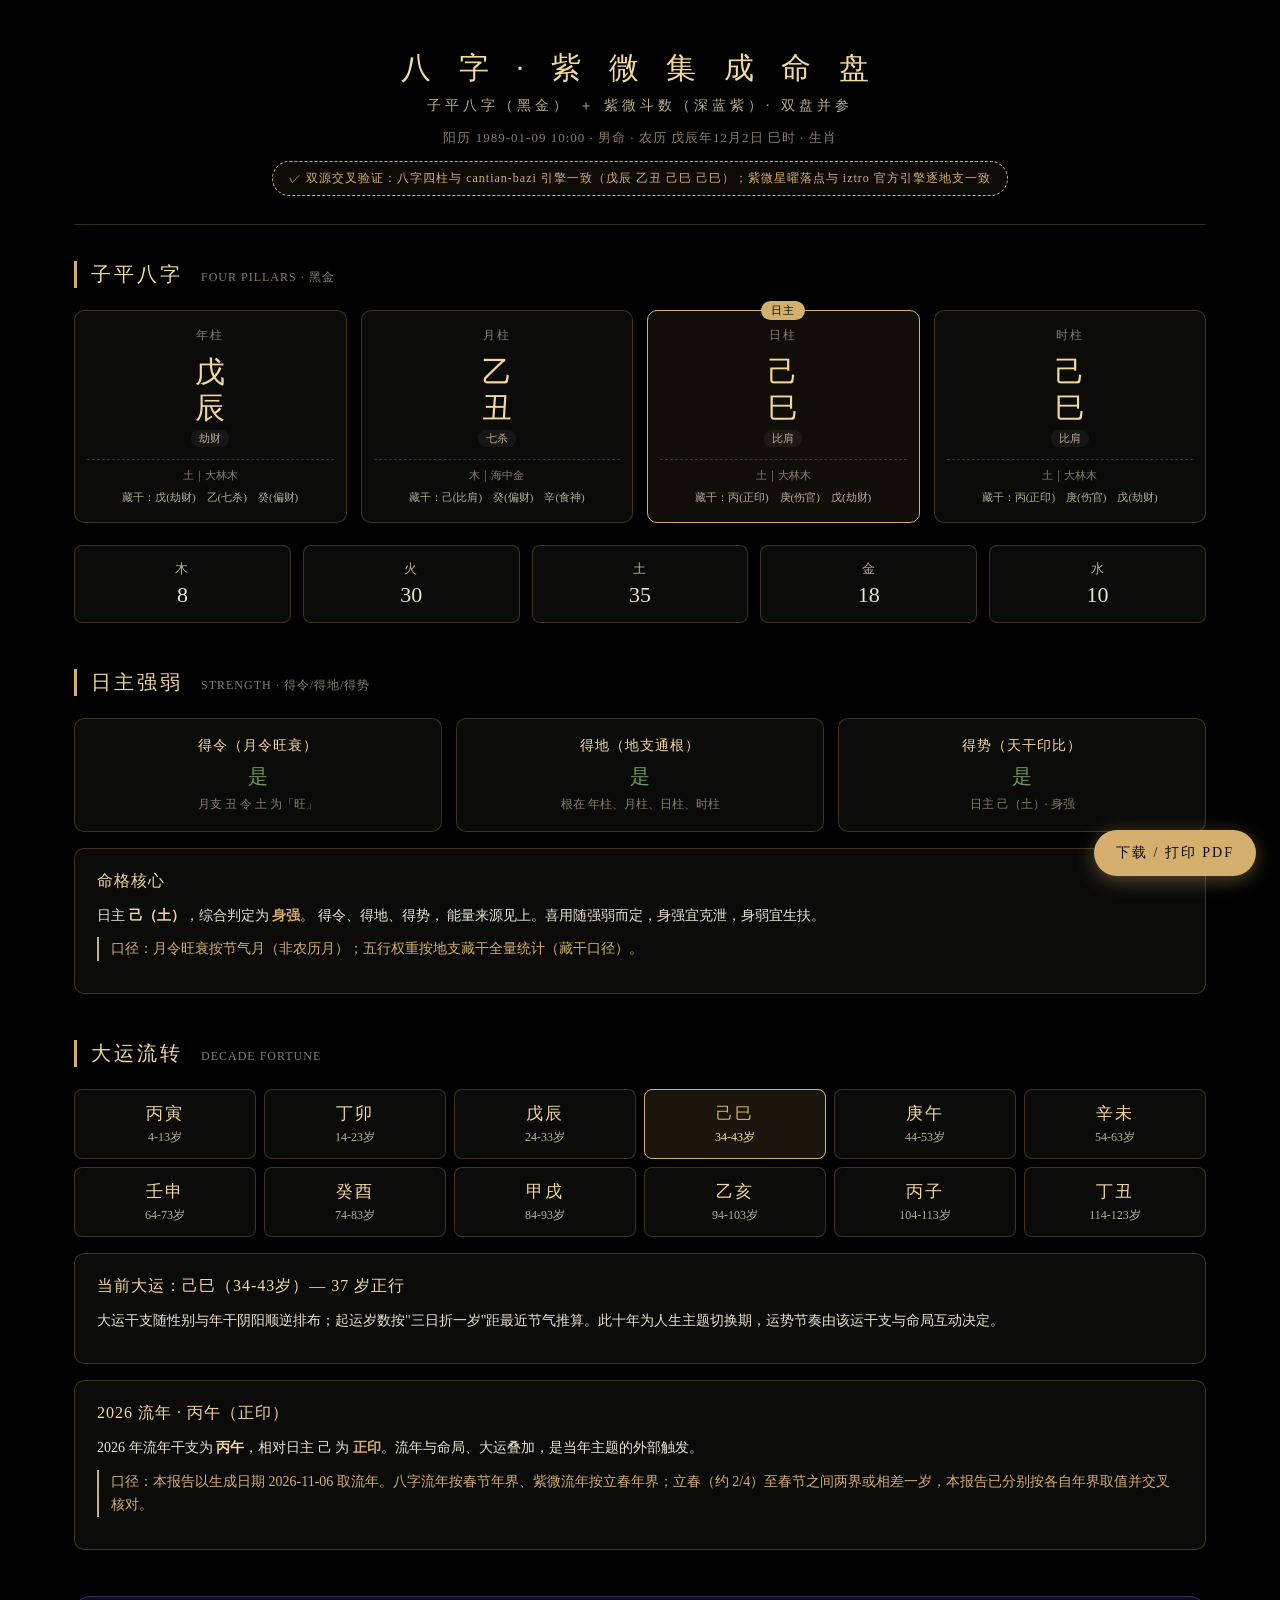
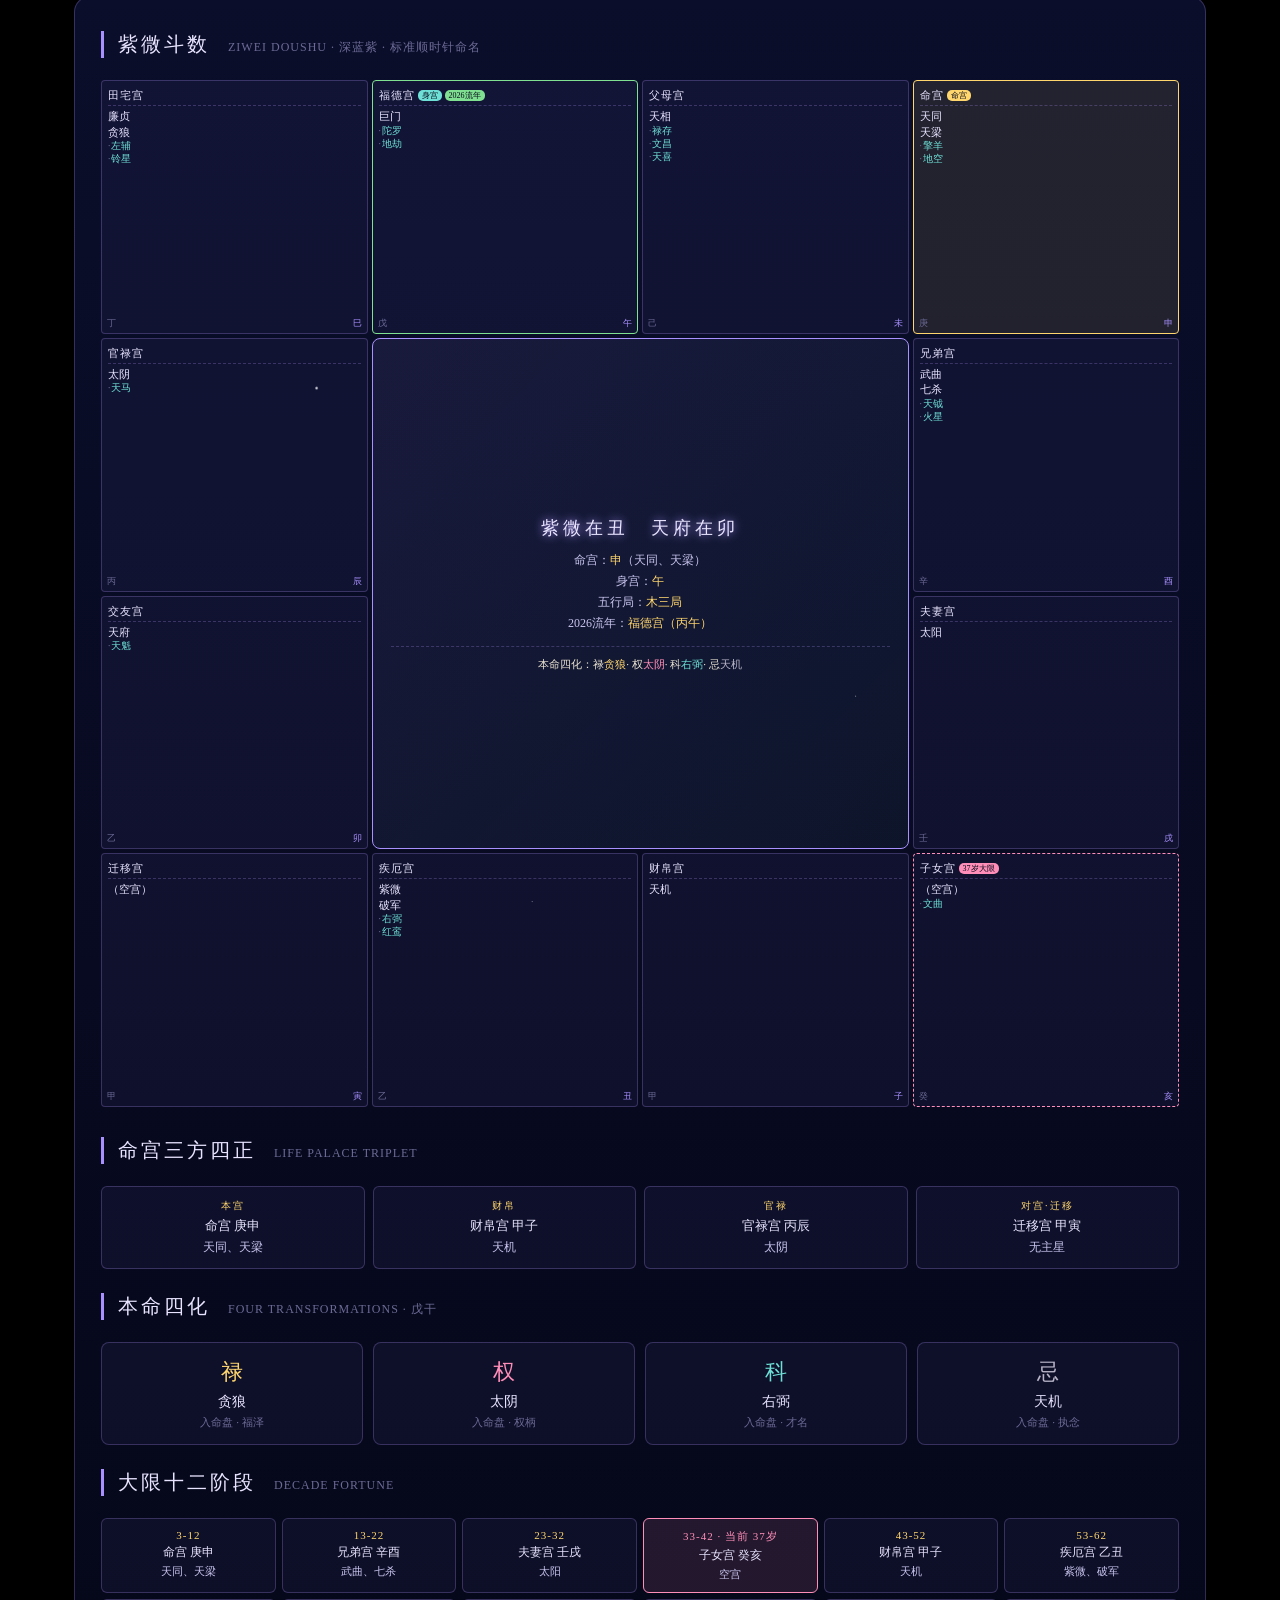
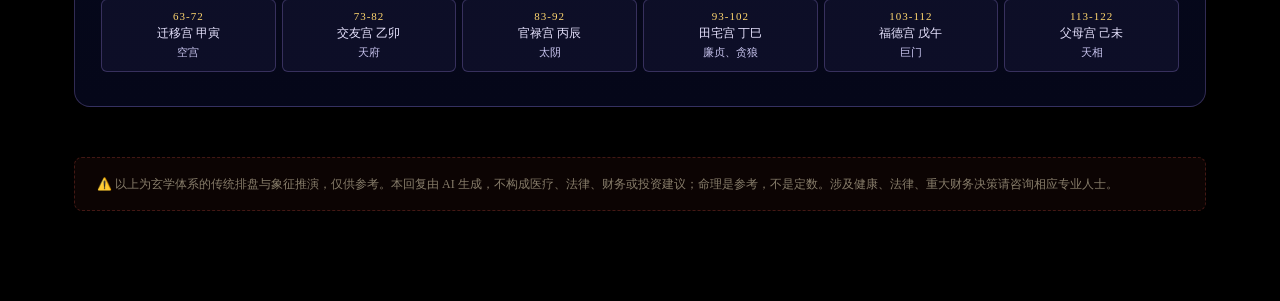
==== report-bazi-ziwei-1989-01-09.html @ 0d08a971 "feat: 八字+紫微集成设计型HTML报告 + 流年年初取值bug修正 - 新增 build_report.py：生成黑金(八字)+深蓝紫(紫微)可打印HTML报告，浏览器打开一键打印/另存PDF " ====
<!DOCTYPE html>
<html lang="zh-CN"><head><meta charset="UTF-8"/>
<meta name="viewport" content="width=device-width, initial-scale=1.0"/>
<title>八字 · 紫微 集成命盘报告 ｜ 1989-01-09 男</title>
<style>
:root{
  --bazi-bg:#0e0b08; --bazi-card:rgba(255,248,230,.04); --bazi-card-h:rgba(255,248,230,.08);
  --bazi-border:rgba(212,175,110,.25); --bazi-gold:#d4af6e; --bazi-gold-b:#f3d99c; --bazi-ink:#ece4d3;
  --bazi-soft:#b8ad95; --bazi-dim:#877d6a; --bazi-red:#c44a3c; --bazi-green:#6b9a5c; --bazi-water:#4a7a9c;
  --zi-bg:#0a0e2a; --zi-deep:#050719; --zi-card:rgba(120,100,200,.08); --zi-card-a:rgba(180,150,255,.18);
  --zi-border:rgba(180,150,255,.25); --zi-silver:#c8c4ee; --zi-silver-b:#e8e4ff; --zi-purple:#a890ff;
  --zi-gold:#ffd66e; --zi-rose:#ff8eb8; --zi-cyan:#6ee0d6; --zi-green:#7ee090; --zi-dim:#6c6a96;
}
*{box-sizing:border-box;margin:0;padding:0}
body{font-family:"PingFang SC","Hiragino Sans GB","Microsoft YaHei","STSong",serif;
  background:#000;color:#ece4d3;min-height:100vh;}
.container{max-width:1180px;margin:0 auto;padding:48px 24px 90px;}
.header{text-align:center;padding-bottom:28px;border-bottom:1px solid var(--bazi-border);margin-bottom:36px;}
.header h1{font-size:30px;letter-spacing:10px;color:var(--bazi-gold-b);font-weight:500;}
.header .sub{color:var(--bazi-soft);font-size:14px;letter-spacing:4px;margin-top:8px;}
.header .meta{margin-top:14px;color:var(--bazi-dim);font-size:13px;letter-spacing:1px;}
.xcheck{display:inline-block;margin-top:14px;padding:8px 16px;border:1px dashed var(--bazi-gold);
  border-radius:20px;color:var(--bazi-gold);font-size:12px;letter-spacing:1px;background:rgba(212,175,110,.06);}
.section{margin-bottom:46px;}
.sec-title{font-size:20px;letter-spacing:3px;padding-left:14px;border-left:3px solid var(--bazi-gold);
  color:var(--bazi-gold-b);margin-bottom:22px;font-weight:500;}
.sec-title small{font-size:12px;color:var(--bazi-dim);margin-left:10px;letter-spacing:1px;}
/* 八字 */
.bazi-grid{display:grid;grid-template-columns:repeat(4,1fr);gap:14px;margin-bottom:22px;}
.pillar{background:var(--bazi-card);border:1px solid var(--bazi-border);border-radius:10px;
  padding:16px 12px;text-align:center;position:relative;transition:.3s;}
.pillar:hover{background:var(--bazi-card-h);transform:translateY(-2px);}
.pillar.day{border-color:var(--bazi-gold);background:rgba(212,175,110,.08);}
.pillar.day::after{content:"日主";position:absolute;top:-10px;left:50%;transform:translateX(-50%);
  background:var(--bazi-gold);color:#0e0b08;font-size:11px;padding:2px 10px;border-radius:10px;letter-spacing:1px;}
.p-label{font-size:12px;color:var(--bazi-dim);letter-spacing:2px;margin-bottom:10px;}
.p-stem,.p-branch{font-size:30px;font-weight:500;color:var(--bazi-gold-b);line-height:1.2;}
.p-tg{display:inline-block;font-size:11px;color:var(--bazi-soft);margin:4px 2px;padding:1px 8px;
  border-radius:8px;background:rgba(255,248,230,.05);}
.p-meta{font-size:11px;color:var(--bazi-dim);margin-top:8px;padding-top:8px;border-top:1px dashed var(--bazi-border);}
.p-hidden{font-size:11px;color:var(--bazi-soft);line-height:1.5;margin-top:6px;}
.elements{display:grid;grid-template-columns:repeat(5,1fr);gap:12px;margin-top:6px;}
.el{text-align:center;padding:14px 6px;border:1px solid var(--bazi-border);border-radius:8px;background:var(--bazi-card);}
.el .n{font-size:13px;color:var(--bazi-soft);margin-bottom:4px;letter-spacing:1px;}
.el .c{font-size:22px;font-weight:500;}
.el-wood{color:#6b9a5c}.el-fire{color:#c44a3c}.el-earth{color:#c69b5e}.el-metal{color:#b0a89a}.el-water{color:#4a7a9c}
.strength{display:grid;grid-template-columns:repeat(3,1fr);gap:14px;}
.str-cell{background:var(--bazi-card);border:1px solid var(--bazi-border);border-radius:10px;padding:18px;text-align:center;}
.str-cell .t{font-size:14px;color:var(--bazi-gold-b);margin-bottom:8px;letter-spacing:1px;}
.str-cell .v{font-size:20px;font-weight:500;}
.str-cell .d{font-size:12px;color:var(--bazi-dim);margin-top:6px;}
.v-yes{color:#6b9a5c}.v-no{color:#c44a3c}
.dayun-grid{display:grid;grid-template-columns:repeat(6,1fr);gap:8px;}
.dy{text-align:center;padding:12px 4px;border:1px solid var(--bazi-border);border-radius:8px;
  background:var(--bazi-card);font-size:12px;color:var(--bazi-soft);}
.dy.cur{border-color:var(--bazi-gold);background:rgba(212,175,110,.12);color:var(--bazi-gold-b);}
.dy .gz{font-size:17px;color:var(--bazi-gold-b);letter-spacing:2px;margin-bottom:4px;}
.dy.cur .gz{color:var(--bazi-gold);}
.dy .ag{color:var(--bazi-dim);font-size:11px;}
.card{background:var(--bazi-card);border:1px solid var(--bazi-border);border-radius:10px;padding:22px;margin-bottom:16px;}
.card h3{font-size:16px;color:var(--bazi-gold-b);margin-bottom:12px;letter-spacing:1px;font-weight:500;}
.card p{color:var(--bazi-ink);margin-bottom:8px;font-size:14px;line-height:1.7;}
.card .lead{border-left:2px solid var(--bazi-gold);padding-left:12px;color:var(--bazi-gold);margin:10px 0;font-style:normal;}
/* 紫微 */
.zi-section{background:linear-gradient(180deg,#0a0e2a 0%,#050719 100%);border:1px solid var(--zi-border);
  border-radius:16px;padding:34px 26px;margin-bottom:46px;}
.zi-section .sec-title{color:var(--zi-silver-b);border-left-color:var(--zi-purple);}
.zi-section .sec-title small{color:var(--zi-dim);}
.zi-grid{display:grid;grid-template-columns:repeat(4,1fr);grid-template-rows:repeat(4,1fr);
  gap:4px;aspect-ratio:1.05/1;margin-bottom:30px;
  background-image:radial-gradient(2px 2px at 20% 30%,#fff,transparent),radial-gradient(1px 1px at 70% 60%,#fff7,transparent),
    radial-gradient(1px 1px at 40% 80%,#fff6,transparent);}
.zi-cell{background:var(--zi-card);border:1px solid var(--zi-border);border-radius:4px;padding:7px 6px;
  font-size:10px;position:relative;overflow:hidden;transition:.3s;}
.zi-cell:hover{background:var(--zi-card-a);border-color:var(--zi-purple);}
.zi-cell.ming{border:1.5px solid var(--zi-gold);background:rgba(255,214,110,.1);}
.zi-cell.shen{border:1.5px solid var(--zi-cyan);}
.zi-cell.dx{border:1.5px dashed var(--zi-rose);}
.zi-cell.ln{border:1.5px solid var(--zi-green);}
.zi-cell .pn{display:flex;flex-wrap:wrap;align-items:center;gap:3px;color:var(--zi-silver-b);
  font-size:11px;margin-bottom:3px;letter-spacing:1px;border-bottom:1px dashed var(--zi-border);padding-bottom:2px;}
.zi-cell .pn::after{content:"";}
.badge{font-size:8px;padding:0 4px;border-radius:5px;letter-spacing:0;font-weight:400;}
.badge.ming{background:var(--zi-gold);color:#050719;}
.badge.shen{background:var(--zi-cyan);color:#050719;}
.badge.dx{background:var(--zi-rose);color:#050719;}
.badge.ln{background:var(--zi-green);color:#050719;}
.zi-cell .st{display:block;line-height:1.4;}
.st.major{color:var(--zi-silver-b);font-size:11px;font-weight:500;}
.st.minor{color:var(--zi-cyan);font-size:9.5px;}
.st.minor::before{content:"·";color:var(--zi-dim);margin-right:1px;}
.zi-cell .ft{position:absolute;bottom:3px;left:5px;right:5px;display:flex;justify-content:space-between;font-size:8.5px;}
.zi-cell .ag{color:var(--zi-dim);}.zi-cell .br{color:var(--zi-purple);}
.zi-center{grid-column:2/4;grid-row:2/4;background:linear-gradient(135deg,rgba(168,144,255,.1),rgba(110,224,214,.05));
  border:1px solid var(--zi-purple);border-radius:8px;padding:18px;display:flex;flex-direction:column;
  justify-content:center;text-align:center;}
.zi-center .ct{color:var(--zi-silver-b);font-size:18px;letter-spacing:4px;margin-bottom:10px;text-shadow:0 0 10px var(--zi-purple);}
.zi-center .il{color:var(--zi-silver);font-size:12px;margin:2px 0;letter-sp(--zi-gold);}
.zi-center .il span{color:var(--zi-gold);}
.zi-center .hr{margin-top:12px;padding-top:10px;border-top:1px dashed var(--zi-border);font-size:11px;}
.hua-row{margin-top:12px;}
.hua-card{background:var(--zi-card);border:1px solid var(--zi-border);border-radius:8px;padding:14px;text-align:center;}
.hua-card .hn{font-size:22px;margin-bottom:6px;font-weight:500;}
.hua-card.lu .hn{color:var(--zi-gold);}.hua-card.quan .hn{color:var(--zi-rose);}
.hua-card.ke .hn{color:var(--zi-cyan);}.hua-card.ji .hn{color:#b8b4c8;}
.hua-card .tg{color:var(--zi-silver-b);font-size:14px;}
.triple{display:grid;grid-template-columns:repeat(4,1fr);gap:8px;}
.tc{background:var(--zi-card);border:1px solid var(--zi-border);border-radius:6px;padding:12px 8px;text-align:center;}
.tc .tg{color:var(--zi-gold);font-size:10px;letter-spacing:2px;margin-bottom:4px;}
.tc .pn{color:var(--zi-silver-b);font-size:13px;margin-bottom:4px;}
.tc .st{color:var(--zi-silver);font-size:12px;}
.dx-grid{display:grid;grid-template-columns:repeat(6,1fr);gap:6px;}
.dxc{background:var(--zi-card);border:1px solid var(--zi-border);border-radius:6px;padding:10px 4px;
  text-align:center;font-size:11px;transition:.3s;}
.dxc:hover{border-color:var(--zi-purple);background:var(--zi-card-a);}
.dxc.cur{border-color:var(--zi-rose);background:rgba(255,142,184,.12);}
.dxc .ar{color:var(--zi-gold);font-size:11px;letter-spacing:1px;margin-bottom:3px;}
.dxc.cur .ar{color:var(--zi-rose);}
.dxc .pn{color:var(--zi-silver-b);font-size:12px;margin-bottom:3px;}
.dxc .st{color:var(--zi-silver);font-size:11px;line-height:1.4;}
.disclaimer{margin-top:50px;padding:16px 22px;background:rgba(196,74,60,.06);
  border:1px dashed rgba(196,74,60,.3);border-radius:8px;font-size:12px;color:var(--bazi-dim);line-height:1.7;}
.pdf-btn{position:fixed;right:24px;bottom:24px;background:var(--bazi-gold);color:#0e0b08;
  border:none;padding:14px 22px;border-radius:30px;font-size:14px;letter-spacing:2px;cursor:pointer;
  box-shadow:0 4px 20px rgba(212,175,110,.4);font-family:inherit;font-weight:500;z-index:99;}
@media(max-width:720px){
  .bazi-grid{grid-template-columns:repeat(2,1fr);}
  .p-stem,.p-branch{font-size:24px;}
  .elements{gap:4px;}.el{padding:8px 2px;}.el .c{font-size:16px;}
  .strength{grid-template-columns:1fr;}
  .dayun-grid{grid-template-columns:repeat(3,1fr);}
  .zi-grid{font-size:8px;}.zi-cell{padding:4px 3px;}.st.major{font-size:9px;}.st.minor{font-size:8px;}
  .triple,.hua-row .hua-card,.dx-grid{grid-template-columns:repeat(2,1fr);}
  .pdf-btn{right:12px;bottom:12px;padding:10px 16px;font-size:12px;}
}
@media print{
  body{background:#fff;}
  .container{max-width:100%;padding:0;}
  .pdf-btn{display:none;}
  .zi-section{background:#0a0e2a !important;-webkit-print-color-adjust:exact;print-color-adjust:exact;}
  *{-webkit-print-color-adjust:exact;print-color-adjust:exact;}
}
</style></head>
<body><div class="container">

  <div class="header">
    <h1>八 字 · 紫 微 集 成 命 盘</h1>
    <div class="sub">子平八字（黑金） ＋ 紫微斗数（深蓝紫）· 双盘并参</div>
    <div class="meta">阳历 1989-01-09 10:00 · 男命 · 农历 戊辰年12月2日 巳时 · 生肖 </div>
    <div class="xcheck">✓ 双源交叉验证：八字四柱与 cantian-bazi 引擎一致（戊辰 乙丑 己巳 己巳）；紫微星曜落点与 iztro 官方引擎逐地支一致</div>
  </div>

  <!-- 八字 -->
  <div class="section">
    <div class="sec-title">子平八字 <small>FOUR PILLARS · 黑金</small></div>
    <div class="bazi-grid">
      <div class="pillar">
        <div class="p-label">年柱</div>
        <div class="p-stem">戊</div>
        <div class="p-branch">辰</div>
        <div><span class="p-tg">劫财</span></div>
        <div class="p-meta">土｜大林木</div>
        <div class="p-hidden">藏干：戊(劫财)　乙(七杀)　癸(偏财)</div>
      </div>
      <div class="pillar">
        <div class="p-label">月柱</div>
        <div class="p-stem">乙</div>
        <div class="p-branch">丑</div>
        <div><span class="p-tg">七杀</span></div>
        <div class="p-meta">木｜海中金</div>
        <div class="p-hidden">藏干：己(比肩)　癸(偏财)　辛(食神)</div>
      </div>
      <div class="pillar pillar day">
        <div class="p-label">日柱</div>
        <div class="p-stem">己</div>
        <div class="p-branch">巳</div>
        <div><span class="p-tg">比肩</span></div>
        <div class="p-meta">土｜大林木</div>
        <div class="p-hidden">藏干：丙(正印)　庚(伤官)　戊(劫财)</div>
      </div>
      <div class="pillar">
        <div class="p-label">时柱</div>
        <div class="p-stem">己</div>
        <div class="p-branch">巳</div>
        <div><span class="p-tg">比肩</span></div>
        <div class="p-meta">土｜大林木</div>
        <div class="p-hidden">藏干：丙(正印)　庚(伤官)　戊(劫财)</div>
      </div></div>
    <div class="elements"><div class="el"><div class="n">木</div><div class="c el-木">8</div></div><div class="el"><div class="n">火</div><div class="c el-火">30</div></div><div class="el"><div class="n">土</div><div class="c el-土">35</div></div><div class="el"><div class="n">金</div><div class="c el-金">18</div></div><div class="el"><div class="n">水</div><div class="c el-水">10</div></div></div>
  </div>

  <div class="section">
    <div class="sec-title">日主强弱 <small>STRENGTH · 得令/得地/得势</small></div>
    <div class="strength">
  <div class="str-cell"><div class="t">得令（月令旺衰）</div>
    <div class="v v-yes">是</div>
    <div class="d">月支 丑 令 土 为「旺」</div></div>
  <div class="str-cell"><div class="t">得地（地支通根）</div>
    <div class="v v-yes">是</div>
    <div class="d">根在 年柱、月柱、日柱、时柱</div></div>
  <div class="str-cell"><div class="t">得势（天干印比）</div>
    <div class="v v-yes">是</div>
    <div class="d">日主 己（土）· 身强</div></div>
</div>
    <div class="card" style="margin-top:16px;">
      <h3>命格核心</h3>
      <p>日主 <strong style="color:var(--bazi-gold-b)">己（土）</strong>，综合判定为 <strong style="color:var(--bazi-gold)">身强</strong>。
      得令、得地、得势，
      能量来源见上。喜用随强弱而定，身强宜克泄，身弱宜生扶。</p>
      <p class="lead">口径：月令旺衰按节气月（非农历月）；五行权重按地支藏干全量统计（藏干口径）。</p>
    </div>
  </div>

  <div class="section">
    <div class="sec-title">大运流转 <small>DECADE FORTUNE</small></div>
    <div class="dayun-grid"><div class="dy"><div class="gz">丙寅</div><div>4-13岁</div></div><div class="dy"><div class="gz">丁卯</div><div>14-23岁</div></div><div class="dy"><div class="gz">戊辰</div><div>24-33岁</div></div><div class="dy cur"><div class="gz">己巳</div><div>34-43岁</div></div><div class="dy"><div class="gz">庚午</div><div>44-53岁</div></div><div class="dy"><div class="gz">辛未</div><div>54-63岁</div></div><div class="dy"><div class="gz">壬申</div><div>64-73岁</div></div><div class="dy"><div class="gz">癸酉</div><div>74-83岁</div></div><div class="dy"><div class="gz">甲戌</div><div>84-93岁</div></div><div class="dy"><div class="gz">乙亥</div><div>94-103岁</div></div><div class="dy"><div class="gz">丙子</div><div>104-113岁</div></div><div class="dy"><div class="gz">丁丑</div><div>114-123岁</div></div></div>
    <div class="card" style="margin-top:16px;">
      <h3>当前大运：己巳（34-43岁）— 37 岁正行</h3>
      <p>大运干支随性别与年干阴阳顺逆排布；起运岁数按"三日折一岁"距最近节气推算。此十年为人生主题切换期，运势节奏由该运干支与命局互动决定。</p>
    </div>
    <div class="card">
      <h3>2026 流年 · 丙午（正印）</h3>
      <p>2026 年流年干支为 <strong style="color:var(--bazi-gold-b)">丙午</strong>，相对日主 己 为 <strong style="color:var(--bazi-gold)">正印</strong>。流年与命局、大运叠加，是当年主题的外部触发。</p>
      <p class="lead">口径：本报告以生成日期 2026-11-06 取流年。八字流年按春节年界、紫微流年按立春年界；立春（约 2/4）至春节之间两界或相差一岁，本报告已分别按各自年界取值并交叉核对。</p>
    </div>
  </div>

  <!-- 紫微 -->
  <div class="zi-section">
    <div class="sec-title">紫微斗数 <small>ZIWEI DOUSHU · 深蓝紫 · 标准顺时针命名</small></div>
    <div class="zi-grid"><div style="display:contents"><div class="zi-cell"><div class="pn">田宅宫</div><span class="st major">廉贞</span><span class="st major">贪狼</span><span class="st minor">左辅</span><span class="st minor">铃星</span><div class="ft"><span class="ag">丁</span><span class="br">巳</span></div></div><div class="zi-cell shen ln"><div class="pn">福德宫<span class="badge shen">身宫</span><span class="badge ln">2026流年</span></div><span class="st major">巨门</span><span class="st minor">陀罗</span><span class="st minor">地劫</span><div class="ft"><span class="ag">戊</span><span class="br">午</span></div></div><div class="zi-cell"><div class="pn">父母宫</div><span class="st major">天相</span><span class="st minor">禄存</span><span class="st minor">文昌</span><span class="st minor">天喜</span><div class="ft"><span class="ag">己</span><span class="br">未</span></div></div><div class="zi-cell ming"><div class="pn">命宫<span class="badge ming">命宫</span></div><span class="st major">天同</span><span class="st major">天梁</span><span class="st minor">擎羊</span><span class="st minor">地空</span><div class="ft"><span class="ag">庚</span><span class="br">申</span></div></div></div><div style="display:contents"><div class="zi-cell"><div class="pn">官禄宫</div><span class="st major">太阴</span><span class="st minor">天马</span><div class="ft"><span class="ag">丙</span><span class="br">辰</span></div></div>
  <div class="zi-center">
    <div class="ct">紫微在丑　天府在卯</div>
    <div class="il">命宫：<span>申</span>（天同、天梁）</div>
    <div class="il">身宫：<span>午</span></div>
    <div class="il">五行局：<span>木三局</span></div>
    <div class="il">2026流年：<span>福德宫（丙午）</span></div>
    <div class="hr">本命四化：禄<span style="color:var(--zi-gold)">贪狼</span>·
      权<span style="color:var(--zi-rose)">太阴</span>·
      科<span style="color:var(--zi-cyan)">右弼</span>·
      忌<span style="color:#b8b4c8">天机</span></div>
  </div><div class="zi-cell"><div class="pn">兄弟宫</div><span class="st major">武曲</span><span class="st major">七杀</span><span class="st minor">天钺</span><span class="st minor">火星</span><div class="ft"><span class="ag">辛</span><span class="br">酉</span></div></div></div><div style="display:contents"><div class="zi-cell"><div class="pn">交友宫</div><span class="st major">天府</span><span class="st minor">天魁</span><div class="ft"><span class="ag">乙</span><span class="br">卯</span></div></div><div class="zi-cell"><div class="pn">夫妻宫</div><span class="st major">太阳</span><div class="ft"><span class="ag">壬</span><span class="br">戌</span></div></div></div><div style="display:contents"><div class="zi-cell"><div class="pn">迁移宫</div><span class="st major">（空宫）</span><div class="ft"><span class="ag">甲</span><span class="br">寅</span></div></div><div class="zi-cell"><div class="pn">疾厄宫</div><span class="st major">紫微</span><span class="st major">破军</span><span class="st minor">右弼</span><span class="st minor">红鸾</span><div class="ft"><span class="ag">乙</span><span class="br">丑</span></div></div><div class="zi-cell"><div class="pn">财帛宫</div><span class="st major">天机</span><div class="ft"><span class="ag">甲</span><span class="br">子</span></div></div><div class="zi-cell dx"><div class="pn">子女宫<span class="badge dx">37岁大限</span></div><span class="st major">（空宫）</span><span class="st minor">文曲</span><div class="ft"><span class="ag">癸</span><span class="br">亥</span></div></div></div></div>

    <div class="section" style="margin-bottom:24px;">
      <div class="sec-title">命宫三方四正 <small>LIFE PALACE TRIPLET</small></div>
      <div class="triple"><div class="tc"><div class="tg">本宫</div><div class="pn">命宫 庚申</div><div class="st">天同、天梁</div></div><div class="tc"><div class="tg">财帛</div><div class="pn">财帛宫 甲子</div><div class="st">天机</div></div><div class="tc"><div class="tg">官禄</div><div class="pn">官禄宫 丙辰</div><div class="st">太阴</div></div><div class="tc"><div class="tg">对宫·迁移</div><div class="pn">迁移宫 甲寅</div><div class="st">无主星</div></div></div>
    </div>

    <div class="section" style="margin-bottom:24px;">
      <div class="sec-title">本命四化 <small>FOUR TRANSFORMATIONS · 戊干</small></div>
      <div class="hua-row" style="display:grid;grid-template-columns:repeat(4,1fr);gap:10px;"><div class="hua-card lu"><div class="hn">禄</div><div class="tg">贪狼</div><div style="font-size:11px;color:var(--zi-dim);margin-top:4px">入命盘 · 福泽</div></div><div class="hua-card quan"><div class="hn">权</div><div class="tg">太阴</div><div style="font-size:11px;color:var(--zi-dim);margin-top:4px">入命盘 · 权柄</div></div><div class="hua-card ke"><div class="hn">科</div><div class="tg">右弼</div><div style="font-size:11px;color:var(--zi-dim);margin-top:4px">入命盘 · 才名</div></div><div class="hua-card ji"><div class="hn">忌</div><div class="tg">天机</div><div style="font-size:11px;color:var(--zi-dim);margin-top:4px">入命盘 · 执念</div></div></div>
    </div>

    <div class="section" style="margin-bottom:0;">
      <div class="sec-title">大限十二阶段 <small>DECADE FORTUNE</small></div>
      <div class="dx-grid"><div class="dxc"><div class="ar">3-12</div><div class="pn">命宫 庚申</div><div class="st">天同、天梁</div></div><div class="dxc"><div class="ar">13-22</div><div class="pn">兄弟宫 辛酉</div><div class="st">武曲、七杀</div></div><div class="dxc"><div class="ar">23-32</div><div class="pn">夫妻宫 壬戌</div><div class="st">太阳</div></div><div class="dxc cur"><div class="ar">33-42 · 当前 37岁</div><div class="pn">子女宫 癸亥</div><div class="st">空宫</div></div><div class="dxc"><div class="ar">43-52</div><div class="pn">财帛宫 甲子</div><div class="st">天机</div></div><div class="dxc"><div class="ar">53-62</div><div class="pn">疾厄宫 乙丑</div><div class="st">紫微、破军</div></div><div class="dxc"><div class="ar">63-72</div><div class="pn">迁移宫 甲寅</div><div class="st">空宫</div></div><div class="dxc"><div class="ar">73-82</div><div class="pn">交友宫 乙卯</div><div class="st">天府</div></div><div class="dxc"><div class="ar">83-92</div><div class="pn">官禄宫 丙辰</div><div class="st">太阴</div></div><div class="dxc"><div class="ar">93-102</div><div class="pn">田宅宫 丁巳</div><div class="st">廉贞、贪狼</div></div><div class="dxc"><div class="ar">103-112</div><div class="pn">福德宫 戊午</div><div class="st">巨门</div></div><div class="dxc"><div class="ar">113-122</div><div class="pn">父母宫 己未</div><div class="st">天相</div></div></div>
    </div>
  </div>

  <div class="disclaimer">
    ⚠️ 以上为玄学体系的传统排盘与象征推演，仅供参考。本回复由 AI 生成，不构成医疗、法律、财务或投资建议；命理是参考，不是定数。涉及健康、法律、重大财务决策请咨询相应专业人士。
  </div>

</div>
<button class="pdf-btn" onclick="window.print()">下载 / 打印 PDF</button>
</body></html>
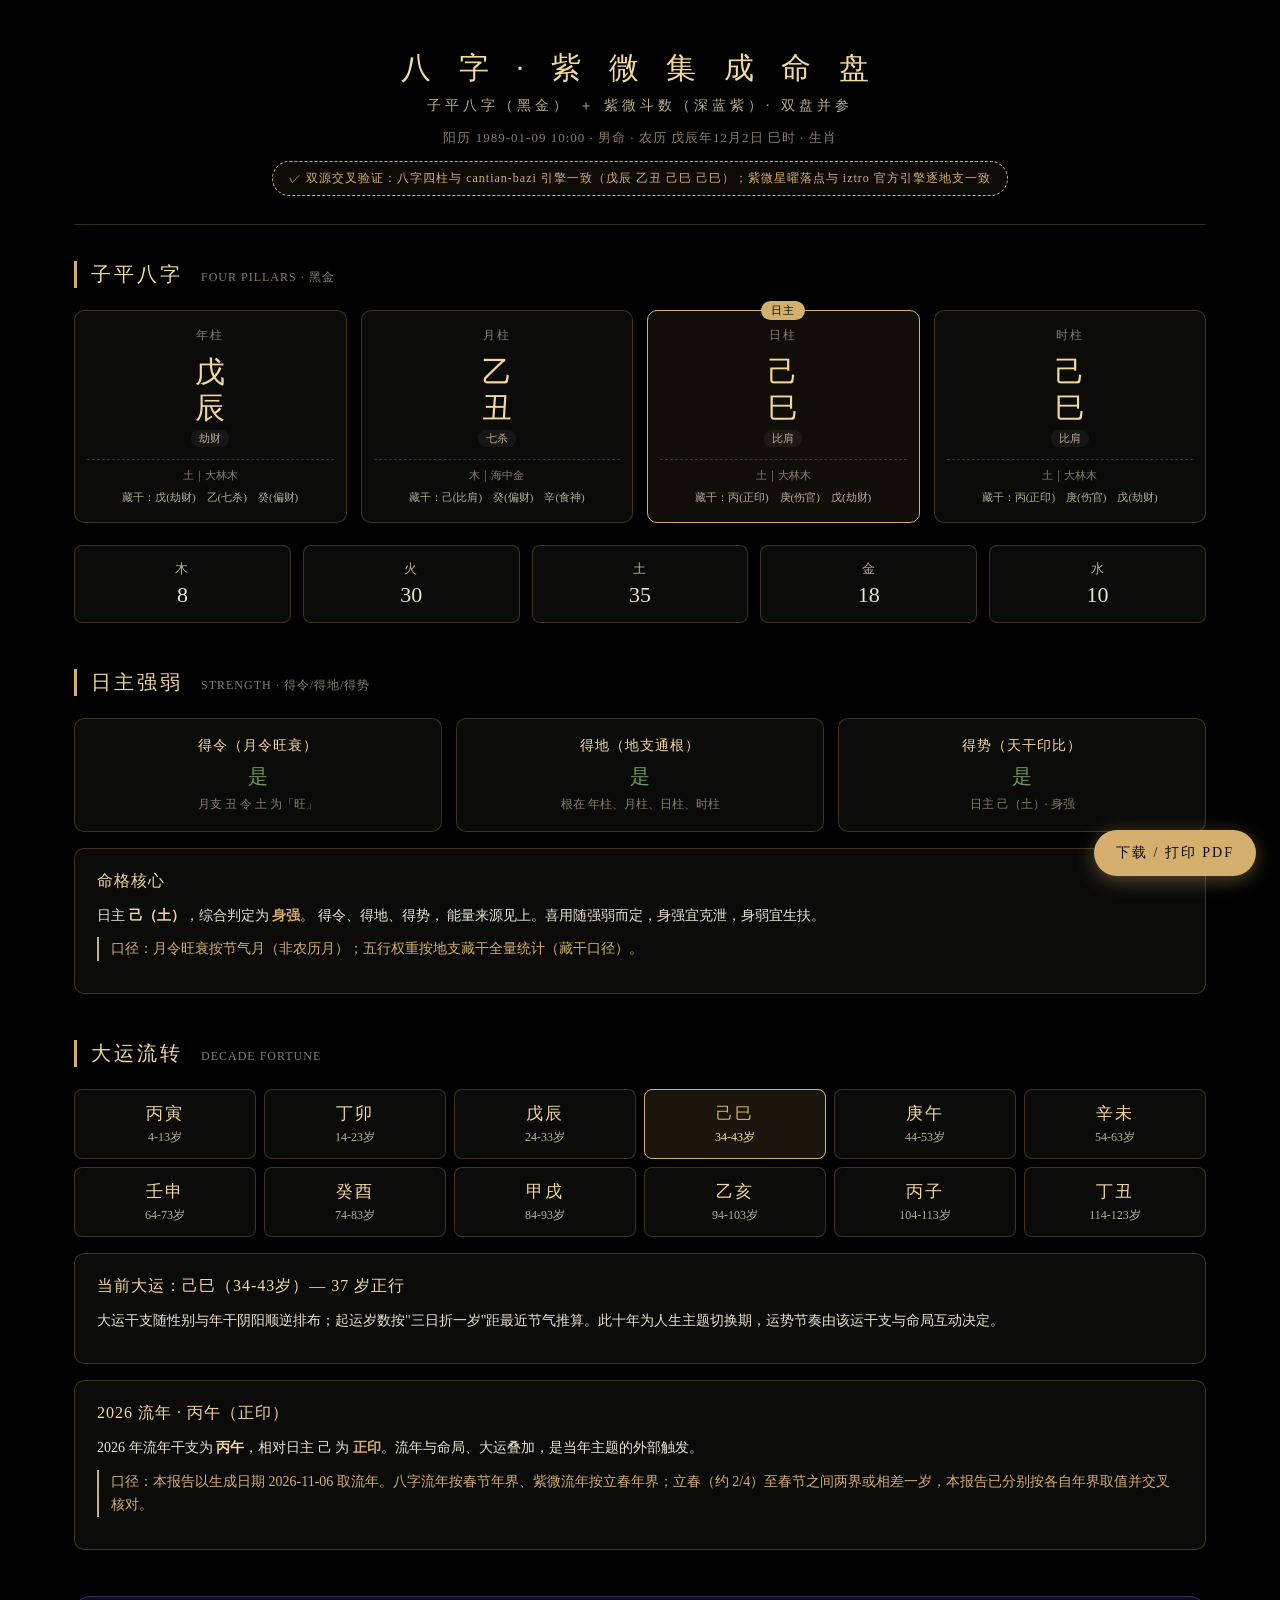
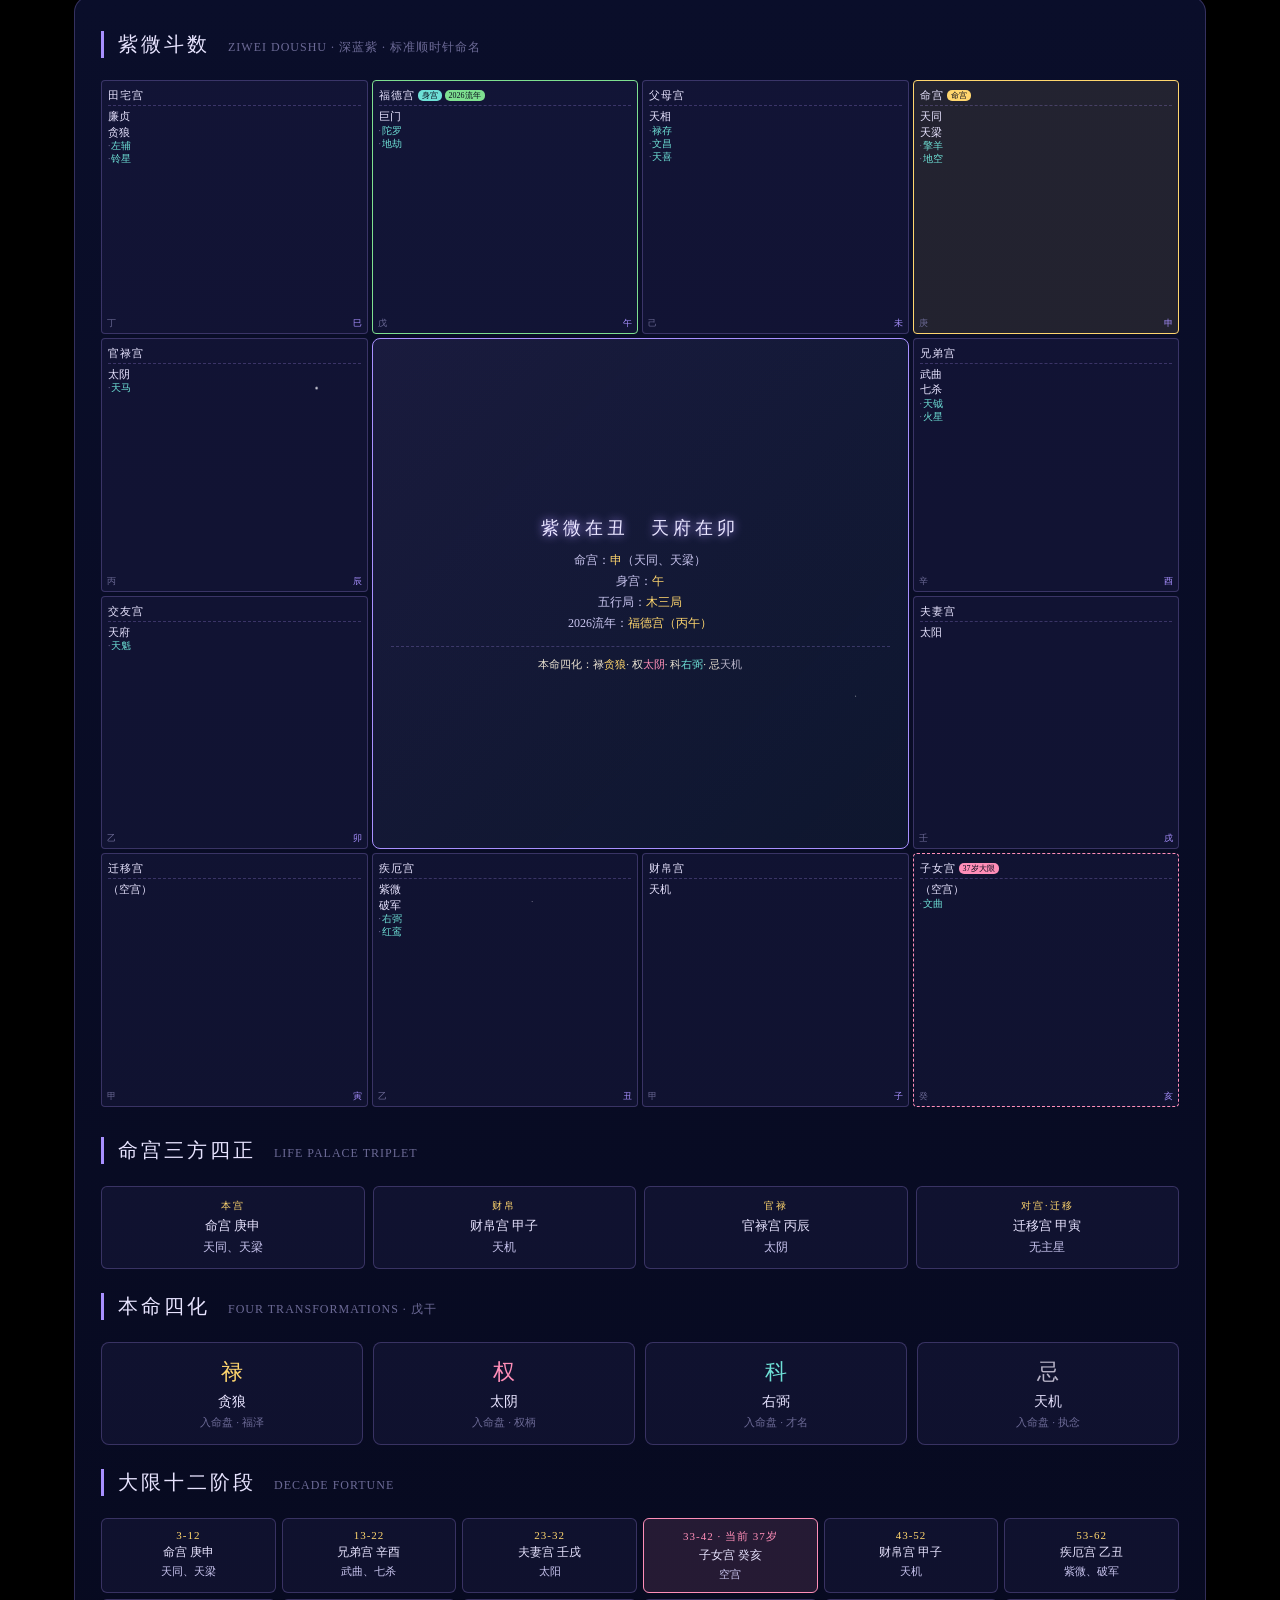
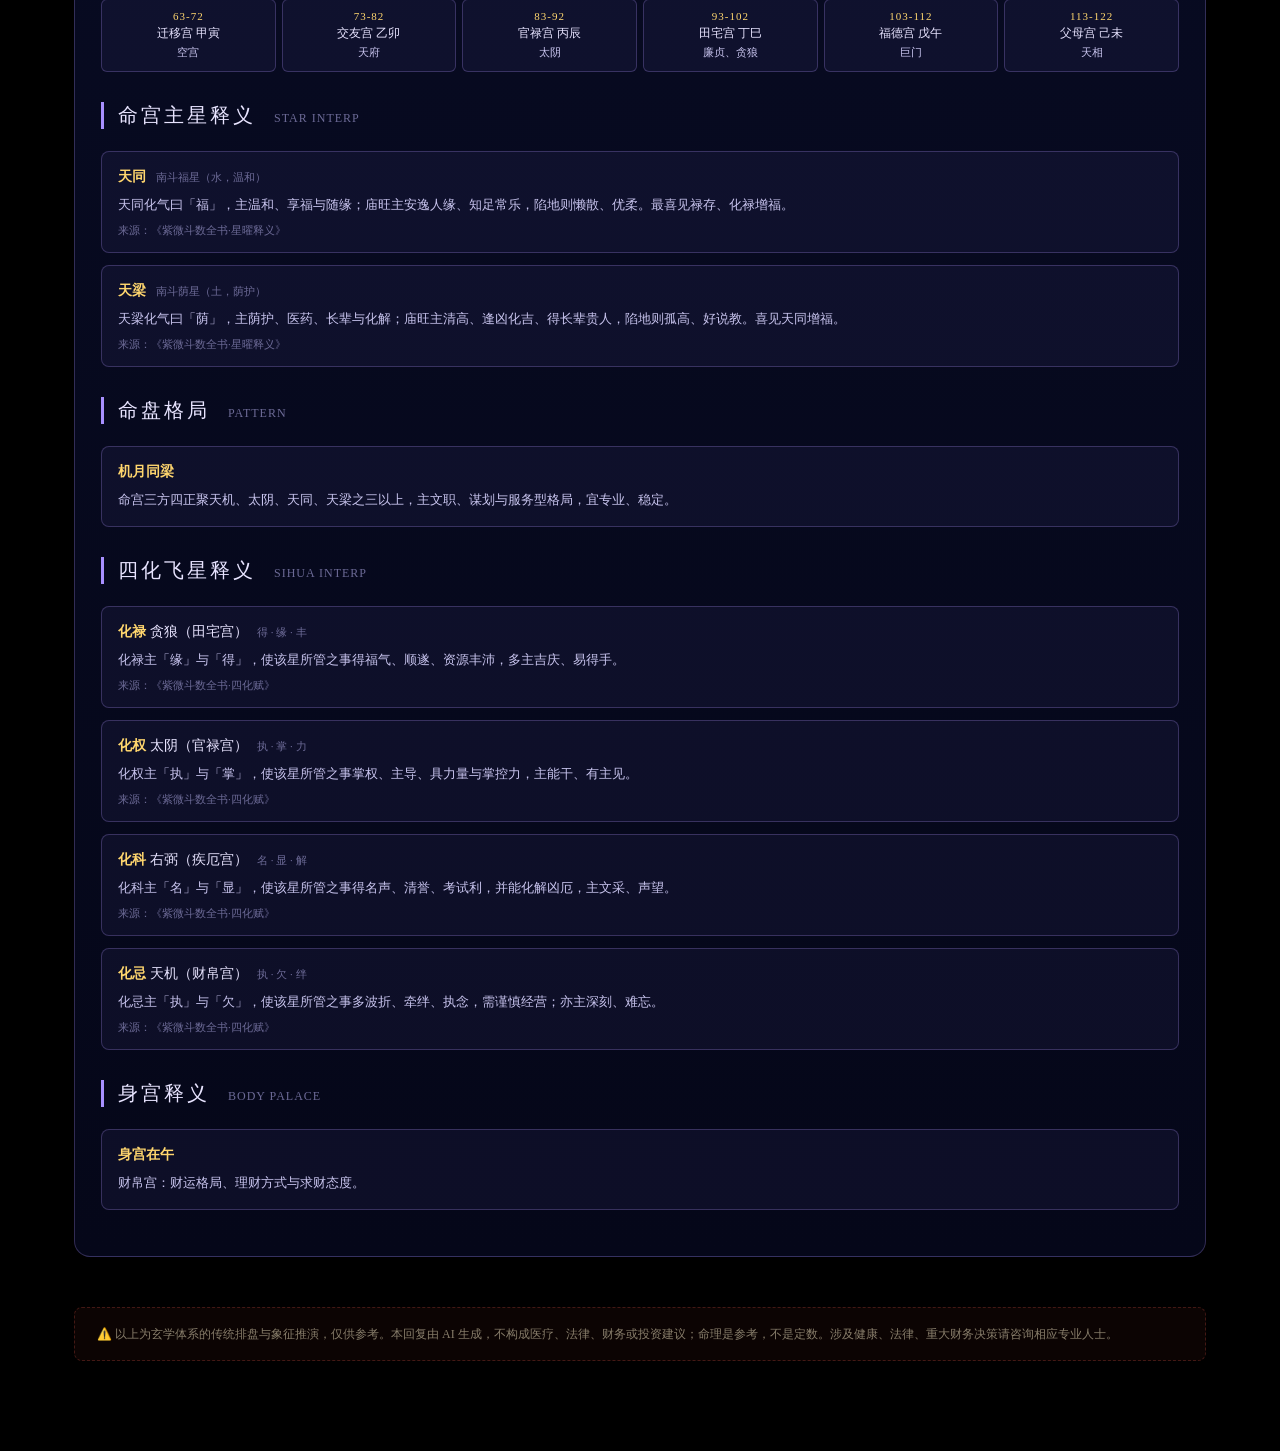
==== commit 4c61d23b: "feat(web/report): 紫微详细释义 + undefined修复 + PDF浅色打印 + 整体视觉重构 - fix(web): 紫微斗数 Web 渲染「滴天髓扶抑」对象无 说明 字段导致 " ====
--- a/report-bazi-ziwei-1989-01-09.html
+++ b/report-bazi-ziwei-1989-01-09.html
@@ -118,6 +118,13 @@
 .dxc.cur .ar{color:var(--zi-rose);}
 .dxc .pn{color:var(--zi-silver-b);font-size:12px;margin-bottom:3px;}
 .dxc .st{color:var(--zi-silver);font-size:11px;line-height:1.4;}
+.zi-interp-block{margin-top:30px;}
+.zi-si{background:var(--zi-card);border:1px solid var(--zi-border);border-radius:8px;padding:14px 16px;margin-bottom:12px;break-inside:avoid;}
+.zi-si-h{color:var(--zi-silver-b);font-size:14px;margin-bottom:6px;line-height:1.5;}
+.zi-si-h b{color:var(--zi-gold);}
+.zi-si-n{color:var(--zi-dim);font-size:11px;margin-left:6px;}
+.zi-si-m{color:var(--zi-silver);font-size:13px;line-height:1.85;margin:0;}
+.zi-src{margin-top:6px;font-size:11px;color:var(--zi-dim);}
 .disclaimer{margin-top:50px;padding:16px 22px;background:rgba(196,74,60,.06);
   border:1px dashed rgba(196,74,60,.3);border-radius:8px;font-size:12px;color:var(--bazi-dim);line-height:1.7;}
 .pdf-btn{position:fixed;right:24px;bottom:24px;background:var(--bazi-gold);color:#0e0b08;
@@ -139,6 +146,8 @@
   .pdf-btn{display:none;}
   .zi-section{background:#0a0e2a !important;-webkit-print-color-adjust:exact;print-color-adjust:exact;}
   *{-webkit-print-color-adjust:exact;print-color-adjust:exact;}
+  .section,.card,.pillar,.el,.zi-si,.zi-cell,.hua-card,.dxc,.tc{break-inside:avoid;}
+  h2,h3,.sec-title{page-break-after:avoid;page-break-inside:avoid;}
 }
 </style></head>
 <body><div class="container">
@@ -228,8 +237,8 @@
   <!-- 紫微 -->
   <div class="zi-section">
     <div class="sec-title">紫微斗数 <small>ZIWEI DOUSHU · 深蓝紫 · 标准顺时针命名</small></div>
-    <div class="zi-grid"><div style="display:contents"><div class="zi-cell"><div class="pn">田宅宫</div><span class="st major">廉贞</span><span class="st major">贪狼</span><span class="st minor">左辅</span><span class="st minor">铃星</span><div class="ft"><span class="ag">丁</span><span class="br">巳</span></div></div><div class="zi-cell shen ln"><div class="pn">福德宫<span class="badge shen">身宫</span><span class="badge ln">2026流年</span></div><span class="st major">巨门</span><span class="st minor">陀罗</span><span class="st minor">地劫</span><div class="ft"><span class="ag">戊</span><span class="br">午</span></div></div><div class="zi-cell"><div class="pn">父母宫</div><span class="st major">天相</span><span class="st minor">禄存</span><span class="st minor">文昌</span><span class="st minor">天喜</span><div class="ft"><span class="ag">己</span><span class="br">未</span></div></div><div class="zi-cell ming"><div class="pn">命宫<span class="badge ming">命宫</span></div><span class="st major">天同</span><span class="st major">天梁</span><span class="st minor">擎羊</span><span class="st minor">地空</span><div class="ft"><span class="ag">庚</span><span class="br">申</span></div></div></div><div style="display:contents"><div class="zi-cell"><div class="pn">官禄宫</div><span class="st major">太阴</span><span class="st minor">天马</span><div class="ft"><span class="ag">丙</span><span class="br">辰</span></div></div>
-  <div class="zi-center">
+    <div class="zi-grid">
+  <div class="zi-center" style="grid-column:2/4;grid-row:2/4">
     <div class="ct">紫微在丑　天府在卯</div>
     <div class="il">命宫：<span>申</span>（天同、天梁）</div>
     <div class="il">身宫：<span>午</span></div>
@@ -239,7 +248,7 @@
       权<span style="color:var(--zi-rose)">太阴</span>·
       科<span style="color:var(--zi-cyan)">右弼</span>·
       忌<span style="color:#b8b4c8">天机</span></div>
-  </div><div class="zi-cell"><div class="pn">兄弟宫</div><span class="st major">武曲</span><span class="st major">七杀</span><span class="st minor">天钺</span><span class="st minor">火星</span><div class="ft"><span class="ag">辛</span><span class="br">酉</span></div></div></div><div style="display:contents"><div class="zi-cell"><div class="pn">交友宫</div><span class="st major">天府</span><span class="st minor">天魁</span><div class="ft"><span class="ag">乙</span><span class="br">卯</span></div></div><div class="zi-cell"><div class="pn">夫妻宫</div><span class="st major">太阳</span><div class="ft"><span class="ag">壬</span><span class="br">戌</span></div></div></div><div style="display:contents"><div class="zi-cell"><div class="pn">迁移宫</div><span class="st major">（空宫）</span><div class="ft"><span class="ag">甲</span><span class="br">寅</span></div></div><div class="zi-cell"><div class="pn">疾厄宫</div><span class="st major">紫微</span><span class="st major">破军</span><span class="st minor">右弼</span><span class="st minor">红鸾</span><div class="ft"><span class="ag">乙</span><span class="br">丑</span></div></div><div class="zi-cell"><div class="pn">财帛宫</div><span class="st major">天机</span><div class="ft"><span class="ag">甲</span><span class="br">子</span></div></div><div class="zi-cell dx"><div class="pn">子女宫<span class="badge dx">37岁大限</span></div><span class="st major">（空宫）</span><span class="st minor">文曲</span><div class="ft"><span class="ag">癸</span><span class="br">亥</span></div></div></div></div>
+  </div><div class="zi-cell" style="grid-column:1;grid-row:4"><div class="pn">迁移宫</div><span class="st major">（空宫）</span><div class="ft"><span class="ag">甲</span><span class="br">寅</span></div></div><div class="zi-cell" style="grid-column:1;grid-row:3"><div class="pn">交友宫</div><span class="st major">天府</span><span class="st minor">天魁</span><div class="ft"><span class="ag">乙</span><span class="br">卯</span></div></div><div class="zi-cell" style="grid-column:1;grid-row:2"><div class="pn">官禄宫</div><span class="st major">太阴</span><span class="st minor">天马</span><div class="ft"><span class="ag">丙</span><span class="br">辰</span></div></div><div class="zi-cell" style="grid-column:1;grid-row:1"><div class="pn">田宅宫</div><span class="st major">廉贞</span><span class="st major">贪狼</span><span class="st minor">左辅</span><span class="st minor">铃星</span><div class="ft"><span class="ag">丁</span><span class="br">巳</span></div></div><div class="zi-cell shen ln" style="grid-column:2;grid-row:1"><div class="pn">福德宫<span class="badge shen">身宫</span><span class="badge ln">2026流年</span></div><span class="st major">巨门</span><span class="st minor">陀罗</span><span class="st minor">地劫</span><div class="ft"><span class="ag">戊</span><span class="br">午</span></div></div><div class="zi-cell" style="grid-column:3;grid-row:1"><div class="pn">父母宫</div><span class="st major">天相</span><span class="st minor">禄存</span><span class="st minor">文昌</span><span class="st minor">天喜</span><div class="ft"><span class="ag">己</span><span class="br">未</span></div></div><div class="zi-cell ming" style="grid-column:4;grid-row:1"><div class="pn">命宫<span class="badge ming">命宫</span></div><span class="st major">天同</span><span class="st major">天梁</span><span class="st minor">擎羊</span><span class="st minor">地空</span><div class="ft"><span class="ag">庚</span><span class="br">申</span></div></div><div class="zi-cell" style="grid-column:4;grid-row:2"><div class="pn">兄弟宫</div><span class="st major">武曲</span><span class="st major">七杀</span><span class="st minor">天钺</span><span class="st minor">火星</span><div class="ft"><span class="ag">辛</span><span class="br">酉</span></div></div><div class="zi-cell" style="grid-column:4;grid-row:3"><div class="pn">夫妻宫</div><span class="st major">太阳</span><div class="ft"><span class="ag">壬</span><span class="br">戌</span></div></div><div class="zi-cell dx" style="grid-column:4;grid-row:4"><div class="pn">子女宫<span class="badge dx">37岁大限</span></div><span class="st major">（空宫）</span><span class="st minor">文曲</span><div class="ft"><span class="ag">癸</span><span class="br">亥</span></div></div><div class="zi-cell" style="grid-column:3;grid-row:4"><div class="pn">财帛宫</div><span class="st major">天机</span><div class="ft"><span class="ag">甲</span><span class="br">子</span></div></div><div class="zi-cell" style="grid-column:2;grid-row:4"><div class="pn">疾厄宫</div><span class="st major">紫微</span><span class="st major">破军</span><span class="st minor">右弼</span><span class="st minor">红鸾</span><div class="ft"><span class="ag">乙</span><span class="br">丑</span></div></div></div>
 
     <div class="section" style="margin-bottom:24px;">
       <div class="sec-title">命宫三方四正 <small>LIFE PALACE TRIPLET</small></div>
@@ -255,6 +264,8 @@
       <div class="sec-title">大限十二阶段 <small>DECADE FORTUNE</small></div>
       <div class="dx-grid"><div class="dxc"><div class="ar">3-12</div><div class="pn">命宫 庚申</div><div class="st">天同、天梁</div></div><div class="dxc"><div class="ar">13-22</div><div class="pn">兄弟宫 辛酉</div><div class="st">武曲、七杀</div></div><div class="dxc"><div class="ar">23-32</div><div class="pn">夫妻宫 壬戌</div><div class="st">太阳</div></div><div class="dxc cur"><div class="ar">33-42 · 当前 37岁</div><div class="pn">子女宫 癸亥</div><div class="st">空宫</div></div><div class="dxc"><div class="ar">43-52</div><div class="pn">财帛宫 甲子</div><div class="st">天机</div></div><div class="dxc"><div class="ar">53-62</div><div class="pn">疾厄宫 乙丑</div><div class="st">紫微、破军</div></div><div class="dxc"><div class="ar">63-72</div><div class="pn">迁移宫 甲寅</div><div class="st">空宫</div></div><div class="dxc"><div class="ar">73-82</div><div class="pn">交友宫 乙卯</div><div class="st">天府</div></div><div class="dxc"><div class="ar">83-92</div><div class="pn">官禄宫 丙辰</div><div class="st">太阴</div></div><div class="dxc"><div class="ar">93-102</div><div class="pn">田宅宫 丁巳</div><div class="st">廉贞、贪狼</div></div><div class="dxc"><div class="ar">103-112</div><div class="pn">福德宫 戊午</div><div class="st">巨门</div></div><div class="dxc"><div class="ar">113-122</div><div class="pn">父母宫 己未</div><div class="st">天相</div></div></div>
     </div>
+
+    <div class="zi-interp-block"><div class="sec-title">命宫主星释义 <small>STAR INTERP</small></div><div class="zi-si"><div class="zi-si-h"><b>天同</b> <span class="zi-si-n">南斗福星（水，温和）</span></div><p class="zi-si-m">天同化气曰「福」，主温和、享福与随缘；庙旺主安逸人缘、知足常乐，陷地则懒散、优柔。最喜见禄存、化禄增福。</p><div class="zi-src">来源：《紫微斗数全书·星曜释义》</div></div><div class="zi-si"><div class="zi-si-h"><b>天梁</b> <span class="zi-si-n">南斗荫星（土，荫护）</span></div><p class="zi-si-m">天梁化气曰「荫」，主荫护、医药、长辈与化解；庙旺主清高、逢凶化吉、得长辈贵人，陷地则孤高、好说教。喜见天同增福。</p><div class="zi-src">来源：《紫微斗数全书·星曜释义》</div></div></div><div class="zi-interp-block"><div class="sec-title">命盘格局 <small>PATTERN</small></div><div class="zi-si"><div class="zi-si-h"><b>机月同梁</b></div><p class="zi-si-m">命宫三方四正聚天机、太阴、天同、天梁之三以上，主文职、谋划与服务型格局，宜专业、稳定。</p></div></div><div class="zi-interp-block"><div class="sec-title">四化飞星释义 <small>SIHUA INTERP</small></div><div class="zi-si"><div class="zi-si-h"><b>化禄</b> 贪狼（田宅宫） <span class="zi-si-n">得 · 缘 · 丰</span></div><p class="zi-si-m">化禄主「缘」与「得」，使该星所管之事得福气、顺遂、资源丰沛，多主吉庆、易得手。</p><div class="zi-src">来源：《紫微斗数全书·四化赋》</div></div><div class="zi-si"><div class="zi-si-h"><b>化权</b> 太阴（官禄宫） <span class="zi-si-n">执 · 掌 · 力</span></div><p class="zi-si-m">化权主「执」与「掌」，使该星所管之事掌权、主导、具力量与掌控力，主能干、有主见。</p><div class="zi-src">来源：《紫微斗数全书·四化赋》</div></div><div class="zi-si"><div class="zi-si-h"><b>化科</b> 右弼（疾厄宫） <span class="zi-si-n">名 · 显 · 解</span></div><p class="zi-si-m">化科主「名」与「显」，使该星所管之事得名声、清誉、考试利，并能化解凶厄，主文采、声望。</p><div class="zi-src">来源：《紫微斗数全书·四化赋》</div></div><div class="zi-si"><div class="zi-si-h"><b>化忌</b> 天机（财帛宫） <span class="zi-si-n">执 · 欠 · 绊</span></div><p class="zi-si-m">化忌主「执」与「欠」，使该星所管之事多波折、牵绊、执念，需谨慎经营；亦主深刻、难忘。</p><div class="zi-src">来源：《紫微斗数全书·四化赋》</div></div></div><div class="zi-interp-block"><div class="sec-title">身宫释义 <small>BODY PALACE</small></div><div class="zi-si"><div class="zi-si-h"><b>身宫在午</b></div><p class="zi-si-m">财帛宫：财运格局、理财方式与求财态度。</p></div></div>
   </div>
 
   <div class="disclaimer">
